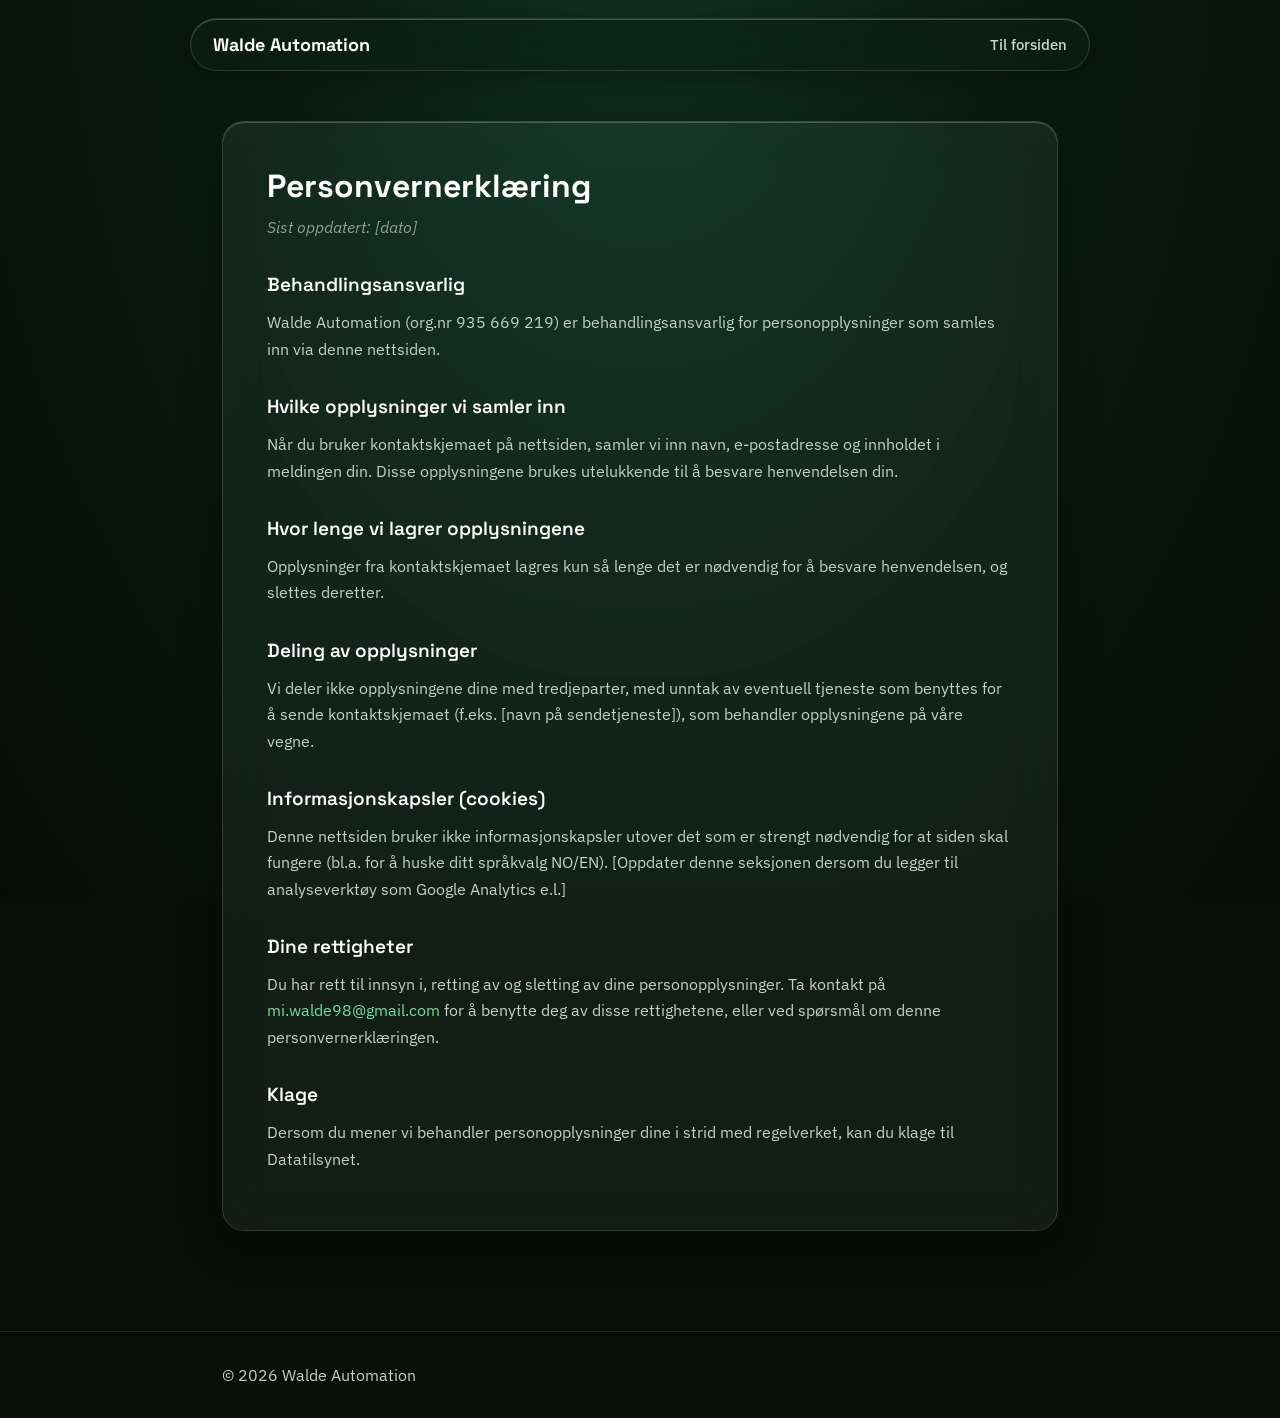
==== personvern.html @ 6c56d41b "Rename personvern-2.html to personvern.html" ====
<!DOCTYPE html>
<html lang="no">
<head>
<meta charset="UTF-8">
<meta name="viewport" content="width=device-width, initial-scale=1.0">
<title>Personvernerklæring – Walde Automation</title>
<style>
@import url('https://fonts.googleapis.com/css2?family=IBM+Plex+Sans:wght@400;500;600&family=Space+Grotesk:wght@500;600;700&display=swap');
* { box-sizing: border-box; }
body {
  margin: 0;
  font-family: 'IBM Plex Sans', system-ui, sans-serif;
  color: #E7F0EA;
  background: #070F0A;
  -webkit-font-smoothing: antialiased;
}
a { color: #6FE0A0; text-decoration: none; }
a:hover { color: #9BF0BE; }
.bg {
  position: fixed; inset: 0; z-index: 0; overflow: hidden; pointer-events: none;
  background: radial-gradient(ellipse at 50% -10%, #103322 0%, #0A1A11 45%, #060D09 100%);
}
header { position: sticky; top: 0; z-index: 100; padding: 18px 20px 0; }
.header-inner {
  max-width: 900px; margin: 0 auto; display: flex; align-items: center; justify-content: space-between;
  padding: 14px 22px; background: rgba(16,30,22,0.55);
  backdrop-filter: blur(22px) saturate(1.5); -webkit-backdrop-filter: blur(22px) saturate(1.5);
  border: 1px solid rgba(255,255,255,0.14); border-radius: 100px;
  box-shadow: 0 8px 34px rgba(0,0,0,0.35), inset 0 1px 0 rgba(255,255,255,0.22);
}
.logo { font-family: 'Space Grotesk', sans-serif; font-weight: 700; font-size: 18px; color: #fff; }
main { position: relative; z-index: 1; }
.wrap { max-width: 900px; margin: 0 auto; padding: 50px 32px 100px; }
.glass {
  background: rgba(255,255,255,0.055);
  backdrop-filter: blur(22px) saturate(1.4);
  -webkit-backdrop-filter: blur(22px) saturate(1.4);
  border: 1px solid rgba(255,255,255,0.13);
  border-radius: 22px;
  box-shadow: 0 12px 40px rgba(0,0,0,0.32), inset 0 1px 0 rgba(255,255,255,0.22);
  padding: 44px;
}
h1 { margin: 0 0 8px; font-family: 'Space Grotesk', sans-serif; font-size: 32px; font-weight: 700; color: #fff; }
h2 { margin: 32px 0 12px; font-family: 'Space Grotesk', sans-serif; font-size: 19px; font-weight: 600; color: #fff; }
p { margin: 0 0 14px; font-size: 16px; line-height: 1.65; color: #C2D0C7; }
em { color: #8FA096; }
footer { border-top: 1px solid rgba(255,255,255,0.1); position: relative; z-index: 1; }
.footer-inner { max-width: 900px; margin: 0 auto; padding: 30px 32px; font-size: 14px; color: #8FA096; }
</style>
</head>
<body>

<div class="bg" aria-hidden="true"></div>

<header>
  <div class="header-inner">
    <a href="index.html" class="logo">Walde Automation</a>
    <a href="index.html" style="color:#C7D6CC;font-size:15px;font-weight:500;">Til forsiden</a>
  </div>
</header>

<main>
  <div class="wrap">
    <div class="glass">
      <h1>Personvernerklæring</h1>
      <p><em>Sist oppdatert: [dato]</em></p>

      <h2>Behandlingsansvarlig</h2>
      <p>Walde Automation (org.nr 935 669 219) er behandlingsansvarlig for personopplysninger som samles inn via denne nettsiden.</p>

      <h2>Hvilke opplysninger vi samler inn</h2>
      <p>Når du bruker kontaktskjemaet på nettsiden, samler vi inn navn, e-postadresse og innholdet i meldingen din. Disse opplysningene brukes utelukkende til å besvare henvendelsen din.</p>

      <h2>Hvor lenge vi lagrer opplysningene</h2>
      <p>Opplysninger fra kontaktskjemaet lagres kun så lenge det er nødvendig for å besvare henvendelsen, og slettes deretter.</p>

      <h2>Deling av opplysninger</h2>
      <p>Vi deler ikke opplysningene dine med tredjeparter, med unntak av eventuell tjeneste som benyttes for å sende kontaktskjemaet (f.eks. [navn på sendetjeneste]), som behandler opplysningene på våre vegne.</p>

      <h2>Informasjonskapsler (cookies)</h2>
      <p>Denne nettsiden bruker ikke informasjonskapsler utover det som er strengt nødvendig for at siden skal fungere (bl.a. for å huske ditt språkvalg NO/EN). [Oppdater denne seksjonen dersom du legger til analyseverktøy som Google Analytics e.l.]</p>

      <h2>Dine rettigheter</h2>
      <p>Du har rett til innsyn i, retting av og sletting av dine personopplysninger. Ta kontakt på <a href="mailto:mi.walde98@gmail.com">mi.walde98@gmail.com</a> for å benytte deg av disse rettighetene, eller ved spørsmål om denne personvernerklæringen.</p>

      <h2>Klage</h2>
      <p>Dersom du mener vi behandler personopplysninger dine i strid med regelverket, kan du klage til Datatilsynet.</p>
    </div>
  </div>
</main>

<footer>
  <div class="footer-inner">
    <p style="margin:0;">&copy; <span id="year"></span> Walde Automation</p>
  </div>
</footer>

<script>
document.getElementById('year').textContent = new Date().getFullYear();
</script>
</body>
</html>
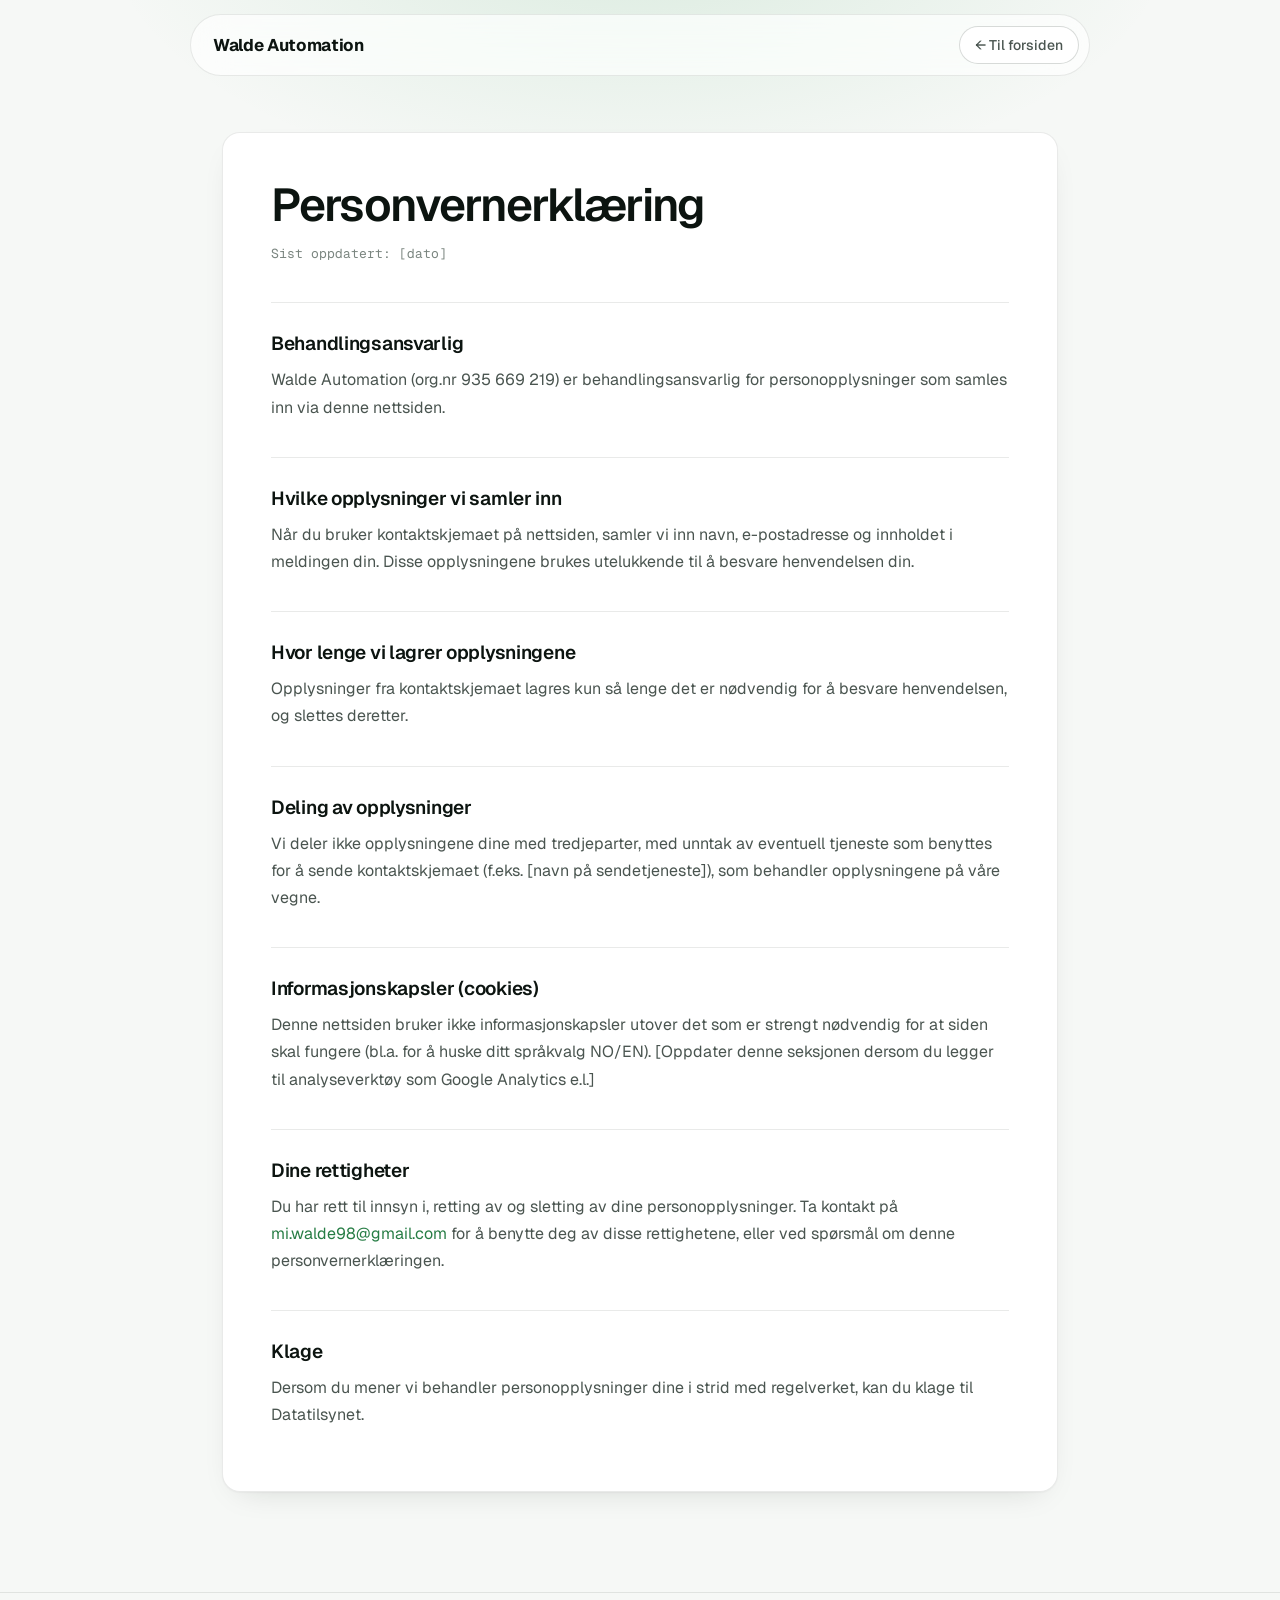
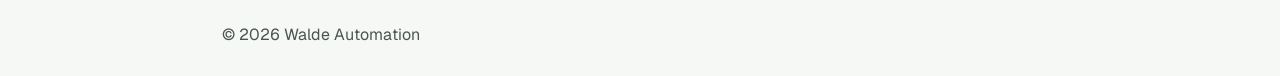
==== commit f721944f: "Redesign site: light/dark theme, 3D communication model, animated schematic - New light theme with l" ====
--- a/personvern.html
+++ b/personvern.html
@@ -2,50 +2,87 @@
 <html lang="no">
 <head>
 <meta charset="UTF-8">
+<script>try { if (localStorage.getItem('walde-theme') === 'dark') document.documentElement.dataset.theme = 'dark'; } catch (e) {}</script>
 <meta name="viewport" content="width=device-width, initial-scale=1.0">
 <title>Personvernerklæring – Walde Automation</title>
 <style>
-@import url('https://fonts.googleapis.com/css2?family=IBM+Plex+Sans:wght@400;500;600&family=Space+Grotesk:wght@500;600;700&display=swap');
+@import url('https://fonts.googleapis.com/css2?family=Geist:wght@400;500;600;700&family=Geist+Mono:wght@400;500&display=swap');
+:root {
+  --bg: #F6F8F6;
+  --surface: #FFFFFF;
+  --line: rgba(12,28,18,0.09);
+  --line-2: rgba(12,28,18,0.16);
+  --text: #0C1410;
+  --muted: #4A5550;
+  --dim: #7B8680;
+  --brand: #4CA968;
+  --accent: #277D45;
+  --accent-hover: #1E6838;
+  --glow: rgba(76,169,104,0.16);
+  --header-bg: rgba(255,255,255,0.7);
+  --hover-bg: rgba(12,28,18,0.05);
+  --card-shadow: 0 1px 2px rgba(12,28,18,0.04), 0 12px 32px -18px rgba(12,28,18,0.18);
+  --mono: 'Geist Mono', ui-monospace, 'SF Mono', Menlo, monospace;
+}
+[data-theme="dark"] {
+  --bg: #0B0D0C;
+  --surface: #121514;
+  --line: rgba(255,255,255,0.08);
+  --line-2: rgba(255,255,255,0.14);
+  --text: #F2F5F3;
+  --muted: #A1A8A4;
+  --dim: #6F7873;
+  --accent: #62C27F;
+  --accent-hover: #86D69F;
+  --glow: rgba(76,169,104,0.14);
+  --header-bg: rgba(14,17,16,0.6);
+  --hover-bg: rgba(255,255,255,0.06);
+  --card-shadow: inset 0 1px 0 rgba(255,255,255,0.04), 0 24px 60px -32px rgba(0,0,0,0.9);
+}
 * { box-sizing: border-box; }
 body {
   margin: 0;
-  font-family: 'IBM Plex Sans', system-ui, sans-serif;
-  color: #E7F0EA;
-  background: #070F0A;
+  font-family: 'Geist', system-ui, -apple-system, sans-serif;
+  color: var(--text);
+  background: var(--bg);
   -webkit-font-smoothing: antialiased;
 }
-a { color: #6FE0A0; text-decoration: none; }
-a:hover { color: #9BF0BE; }
+::selection { background: color-mix(in srgb, var(--brand) 30%, transparent); }
+a { color: var(--accent); text-decoration: none; transition: color .2s; }
+a:hover { color: var(--accent-hover); }
 .bg {
   position: fixed; inset: 0; z-index: 0; overflow: hidden; pointer-events: none;
-  background: radial-gradient(ellipse at 50% -10%, #103322 0%, #0A1A11 45%, #060D09 100%);
+  background: radial-gradient(ellipse 60% 42% at 50% -8%, var(--glow), transparent 70%), var(--bg);
 }
-header { position: sticky; top: 0; z-index: 100; padding: 18px 20px 0; }
+header { position: sticky; top: 0; z-index: 100; padding: 14px 20px 0; }
 .header-inner {
   max-width: 900px; margin: 0 auto; display: flex; align-items: center; justify-content: space-between;
-  padding: 14px 22px; background: rgba(16,30,22,0.55);
-  backdrop-filter: blur(22px) saturate(1.5); -webkit-backdrop-filter: blur(22px) saturate(1.5);
-  border: 1px solid rgba(255,255,255,0.14); border-radius: 100px;
-  box-shadow: 0 8px 34px rgba(0,0,0,0.35), inset 0 1px 0 rgba(255,255,255,0.22);
+  padding: 10px 10px 10px 22px; height: 62px; background: var(--header-bg);
+  backdrop-filter: blur(18px) saturate(1.6); -webkit-backdrop-filter: blur(18px) saturate(1.6);
+  border: 1px solid var(--line); border-radius: 999px;
 }
-.logo { font-family: 'Space Grotesk', sans-serif; font-weight: 700; font-size: 18px; color: #fff; }
+.logo { font-weight: 700; font-size: 17px; letter-spacing: -0.02em; color: var(--text); }
+.back { color: var(--muted); font-size: 14px; font-weight: 500; padding: 9px 15px; border-radius: 999px; border: 1px solid var(--line-2); background: var(--surface); }
+.back:hover { color: var(--text); background: var(--hover-bg); }
 main { position: relative; z-index: 1; }
-.wrap { max-width: 900px; margin: 0 auto; padding: 50px 32px 100px; }
+.wrap { max-width: 900px; margin: 0 auto; padding: 56px 32px 100px; }
 .glass {
-  background: rgba(255,255,255,0.055);
-  backdrop-filter: blur(22px) saturate(1.4);
-  -webkit-backdrop-filter: blur(22px) saturate(1.4);
-  border: 1px solid rgba(255,255,255,0.13);
-  border-radius: 22px;
-  box-shadow: 0 12px 40px rgba(0,0,0,0.32), inset 0 1px 0 rgba(255,255,255,0.22);
-  padding: 44px;
+  background: var(--surface);
+  border: 1px solid var(--line);
+  border-radius: 18px;
+  box-shadow: var(--card-shadow);
+  padding: 48px;
 }
-h1 { margin: 0 0 8px; font-family: 'Space Grotesk', sans-serif; font-size: 32px; font-weight: 700; color: #fff; }
-h2 { margin: 32px 0 12px; font-family: 'Space Grotesk', sans-serif; font-size: 19px; font-weight: 600; color: #fff; }
-p { margin: 0 0 14px; font-size: 16px; line-height: 1.65; color: #C2D0C7; }
-em { color: #8FA096; }
-footer { border-top: 1px solid rgba(255,255,255,0.1); position: relative; z-index: 1; }
-.footer-inner { max-width: 900px; margin: 0 auto; padding: 30px 32px; font-size: 14px; color: #8FA096; }
+h1 { margin: 0 0 10px; font-size: clamp(32px, 5vw, 46px); font-weight: 600; letter-spacing: -0.04em; line-height: 1.05; color: var(--text); }
+h2 { margin: 36px 0 10px; padding-top: 28px; border-top: 1px solid var(--line); font-size: 19px; font-weight: 600; letter-spacing: -0.015em; color: var(--text); }
+p { margin: 0 0 14px; font-size: 16px; line-height: 1.7; color: var(--muted); }
+em { font-style: normal; font-family: var(--mono); font-size: 13px; color: var(--dim); }
+footer { border-top: 1px solid var(--line); position: relative; z-index: 1; }
+.footer-inner { max-width: 900px; margin: 0 auto; padding: 28px 32px; font-size: 13px; color: var(--dim); }
+@media (max-width: 700px) {
+  .wrap { padding: 32px 20px 64px; }
+  .glass { padding: 26px; }
+}
 </style>
 </head>
 <body>
@@ -55,7 +92,7 @@
 <header>
   <div class="header-inner">
     <a href="index.html" class="logo">Walde Automation</a>
-    <a href="index.html" style="color:#C7D6CC;font-size:15px;font-weight:500;">Til forsiden</a>
+    <a href="index.html" class="back">← Til forsiden</a>
   </div>
 </header>
 
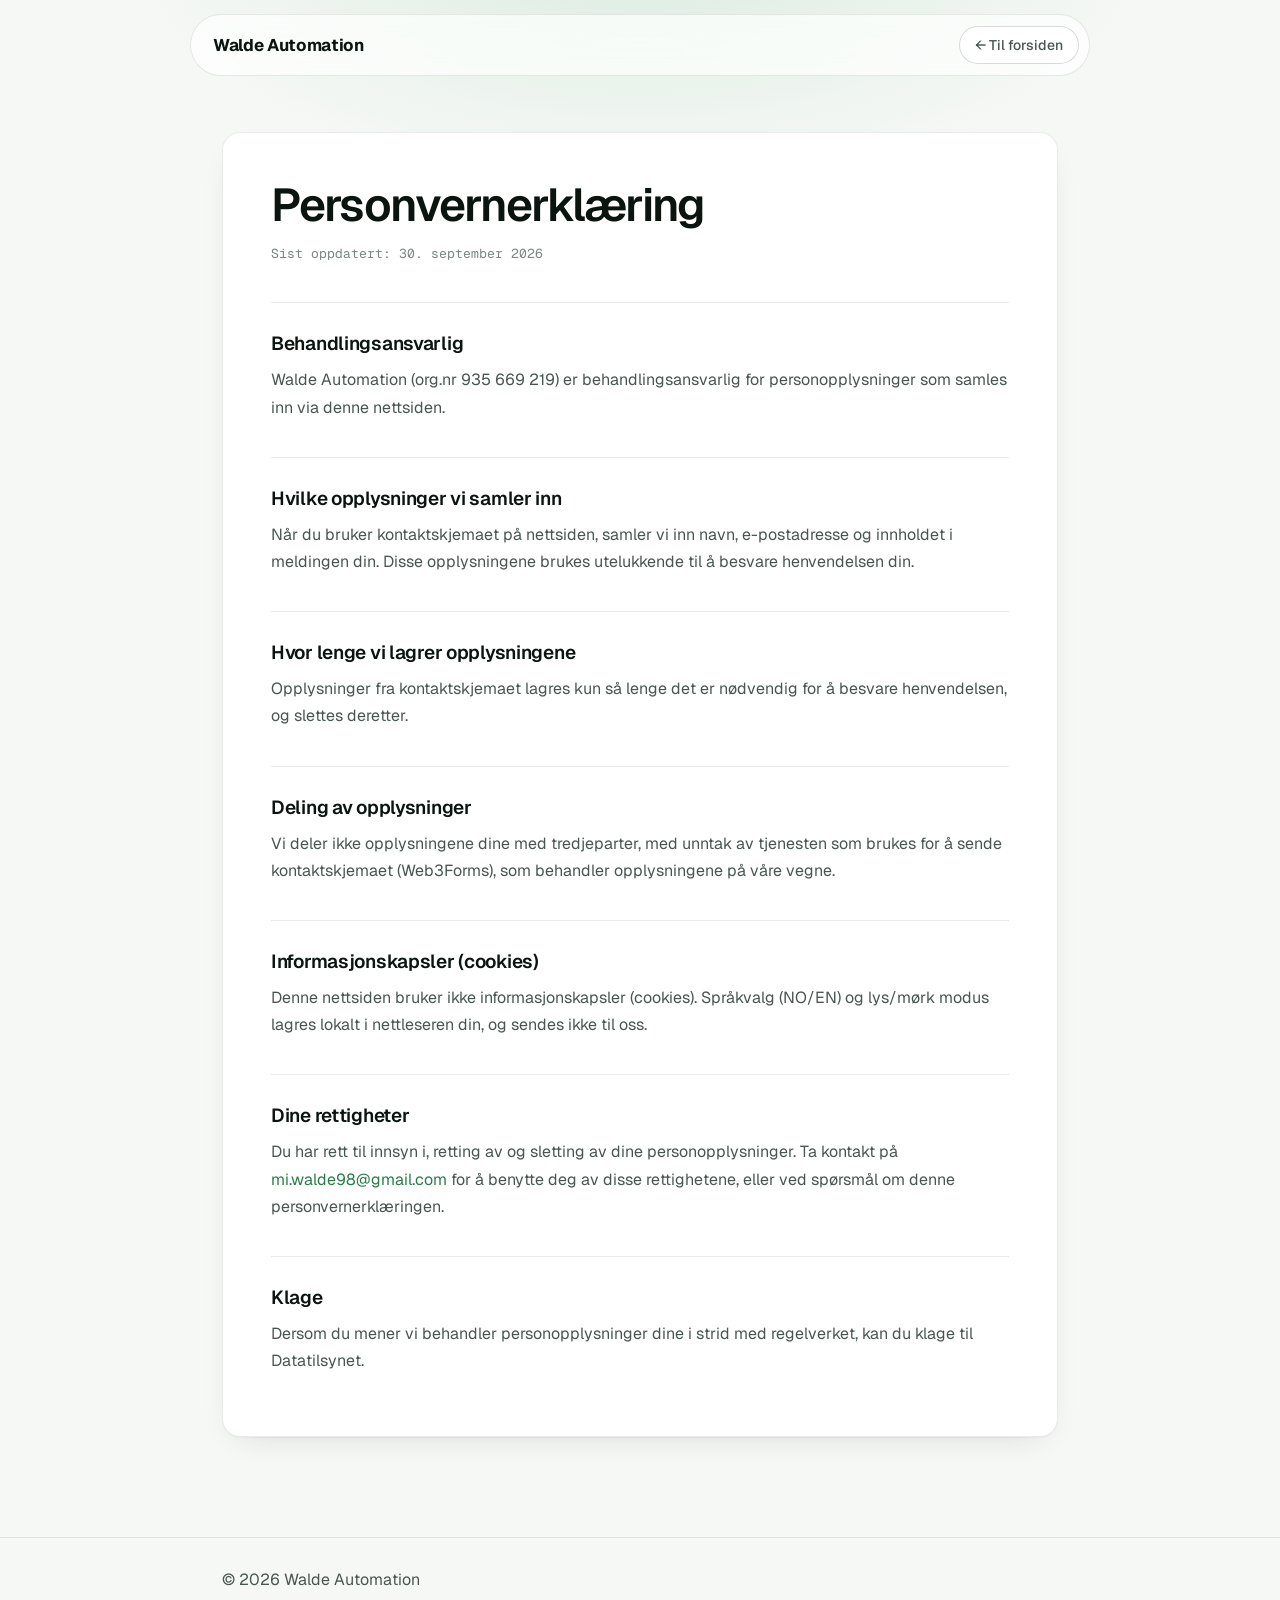
==== commit 704de628: "Polish services and copy, add favicon and share image - Service cards share one layout: animation on" ====
--- a/personvern.html
+++ b/personvern.html
@@ -5,6 +5,8 @@
 <script>try { if (localStorage.getItem('walde-theme') === 'dark') document.documentElement.dataset.theme = 'dark'; } catch (e) {}</script>
 <meta name="viewport" content="width=device-width, initial-scale=1.0">
 <title>Personvernerklæring – Walde Automation</title>
+<link rel="icon" type="image/png" href="favicon.png">
+<link rel="apple-touch-icon" href="apple-touch-icon.png">
 <style>
 @import url('https://fonts.googleapis.com/css2?family=Geist:wght@400;500;600;700&family=Geist+Mono:wght@400;500&display=swap');
 :root {
@@ -100,7 +102,7 @@
   <div class="wrap">
     <div class="glass">
       <h1>Personvernerklæring</h1>
-      <p><em>Sist oppdatert: [dato]</em></p>
+      <p><em>Sist oppdatert: 30. september 2026</em></p>
 
       <h2>Behandlingsansvarlig</h2>
       <p>Walde Automation (org.nr 935 669 219) er behandlingsansvarlig for personopplysninger som samles inn via denne nettsiden.</p>
@@ -112,10 +114,10 @@
       <p>Opplysninger fra kontaktskjemaet lagres kun så lenge det er nødvendig for å besvare henvendelsen, og slettes deretter.</p>
 
       <h2>Deling av opplysninger</h2>
-      <p>Vi deler ikke opplysningene dine med tredjeparter, med unntak av eventuell tjeneste som benyttes for å sende kontaktskjemaet (f.eks. [navn på sendetjeneste]), som behandler opplysningene på våre vegne.</p>
+      <p>Vi deler ikke opplysningene dine med tredjeparter, med unntak av tjenesten som brukes for å sende kontaktskjemaet (Web3Forms), som behandler opplysningene på våre vegne.</p>
 
       <h2>Informasjonskapsler (cookies)</h2>
-      <p>Denne nettsiden bruker ikke informasjonskapsler utover det som er strengt nødvendig for at siden skal fungere (bl.a. for å huske ditt språkvalg NO/EN). [Oppdater denne seksjonen dersom du legger til analyseverktøy som Google Analytics e.l.]</p>
+      <p>Denne nettsiden bruker ikke informasjonskapsler (cookies). Språkvalg (NO/EN) og lys/mørk modus lagres lokalt i nettleseren din, og sendes ikke til oss.</p>
 
       <h2>Dine rettigheter</h2>
       <p>Du har rett til innsyn i, retting av og sletting av dine personopplysninger. Ta kontakt på <a href="mailto:mi.walde98@gmail.com">mi.walde98@gmail.com</a> for å benytte deg av disse rettighetene, eller ved spørsmål om denne personvernerklæringen.</p>
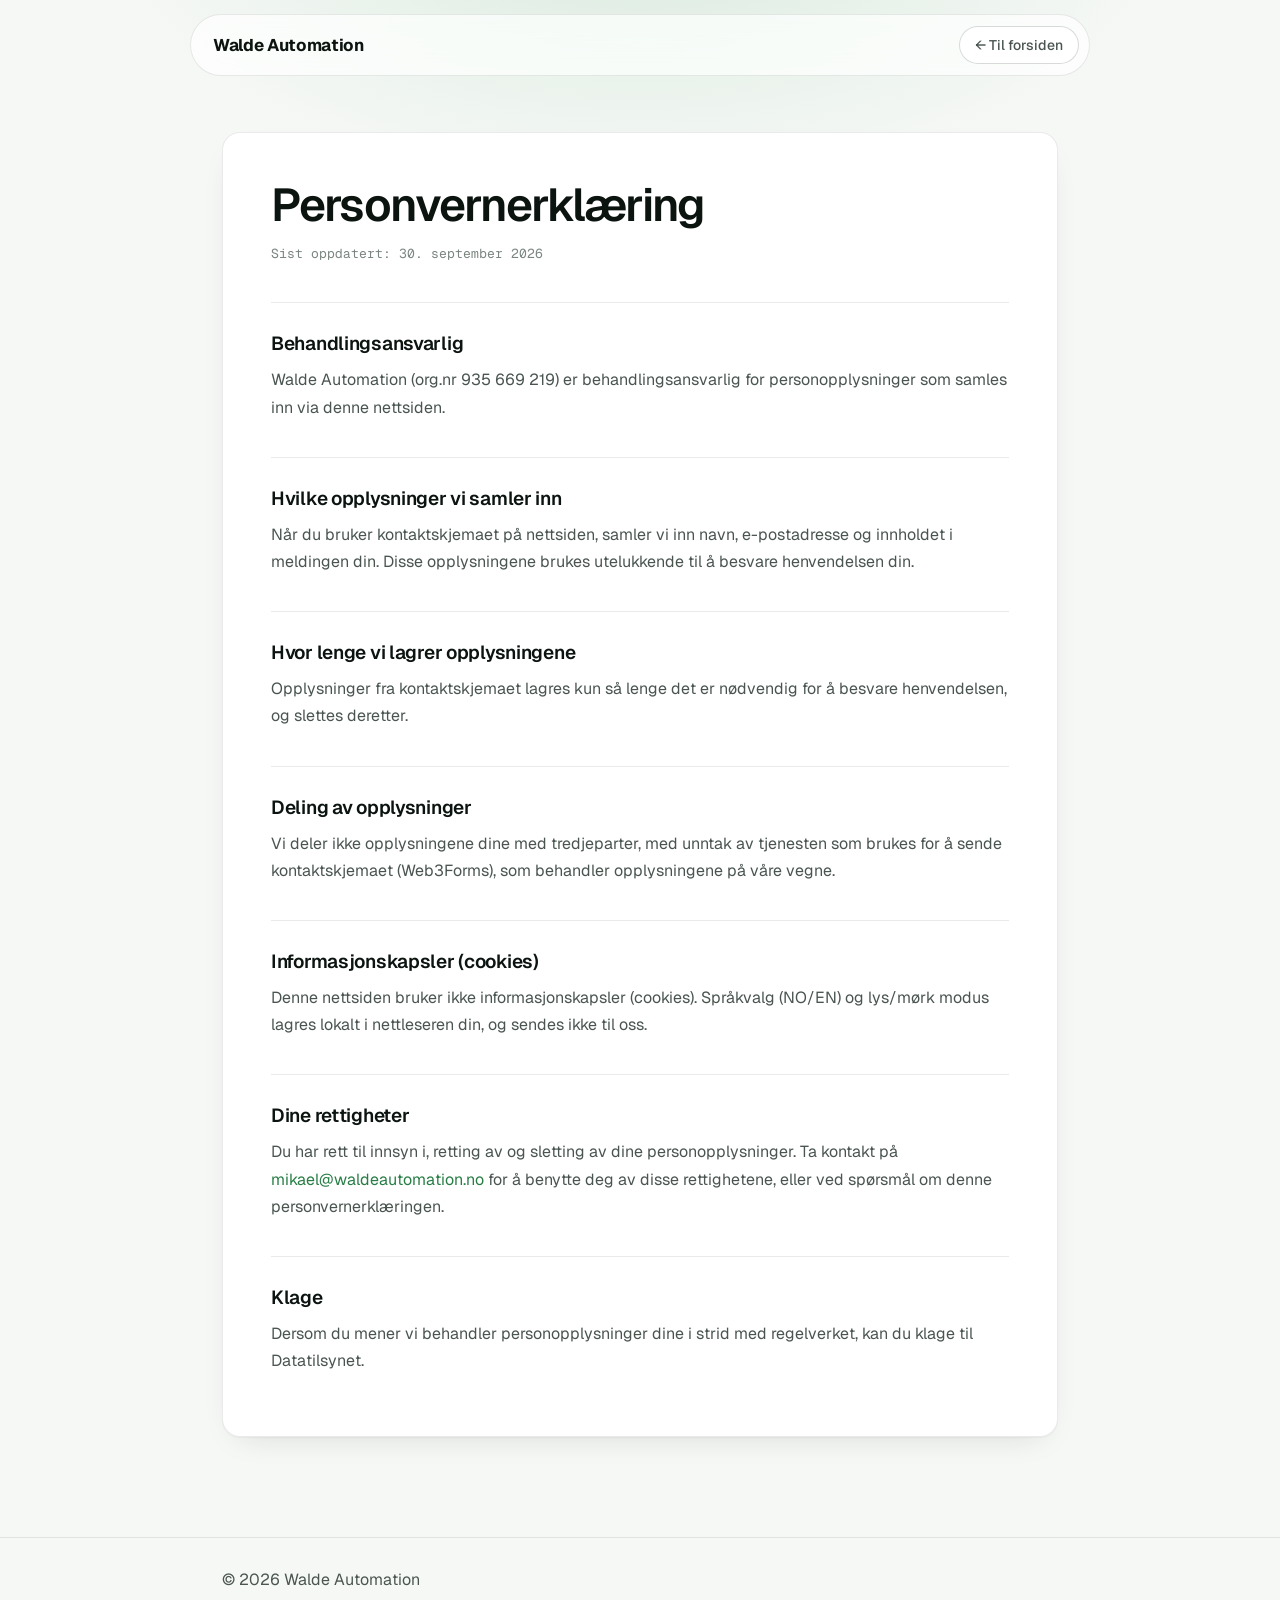
==== commit f61cca03: "Use mikael@waldeautomation.no as contact address Co-Authored-By: Claude Opus 5.5 <noreply@anthropic." ====
--- a/personvern.html
+++ b/personvern.html
@@ -5,10 +5,14 @@
 <script>try { if (localStorage.getItem('walde-theme') === 'dark') document.documentElement.dataset.theme = 'dark'; } catch (e) {}</script>
 <meta name="viewport" content="width=device-width, initial-scale=1.0">
 <title>Personvernerklæring – Walde Automation</title>
+<meta name="description" content="Slik behandler Walde Automation personopplysninger du sender via kontaktskjemaet eller på e-post.">
+<link rel="canonical" href="https://waldeautomation.no/personvern.html">
 <link rel="icon" type="image/png" href="favicon.png">
 <link rel="apple-touch-icon" href="apple-touch-icon.png">
+<link rel="preconnect" href="https://fonts.googleapis.com">
+<link rel="preconnect" href="https://fonts.gstatic.com" crossorigin>
+<link rel="stylesheet" href="https://fonts.googleapis.com/css2?family=Geist:wght@400;500;600;700&family=Geist+Mono:wght@400;500&display=swap">
 <style>
-@import url('https://fonts.googleapis.com/css2?family=Geist:wght@400;500;600;700&family=Geist+Mono:wght@400;500&display=swap');
 :root {
   --bg: #F6F8F6;
   --surface: #FFFFFF;
@@ -120,7 +124,7 @@
       <p>Denne nettsiden bruker ikke informasjonskapsler (cookies). Språkvalg (NO/EN) og lys/mørk modus lagres lokalt i nettleseren din, og sendes ikke til oss.</p>
 
       <h2>Dine rettigheter</h2>
-      <p>Du har rett til innsyn i, retting av og sletting av dine personopplysninger. Ta kontakt på <a href="mailto:mi.walde98@gmail.com">mi.walde98@gmail.com</a> for å benytte deg av disse rettighetene, eller ved spørsmål om denne personvernerklæringen.</p>
+      <p>Du har rett til innsyn i, retting av og sletting av dine personopplysninger. Ta kontakt på <a href="mailto:mikael@waldeautomation.no">mikael@waldeautomation.no</a> for å benytte deg av disse rettighetene, eller ved spørsmål om denne personvernerklæringen.</p>
 
       <h2>Klage</h2>
       <p>Dersom du mener vi behandler personopplysninger dine i strid med regelverket, kan du klage til Datatilsynet.</p>
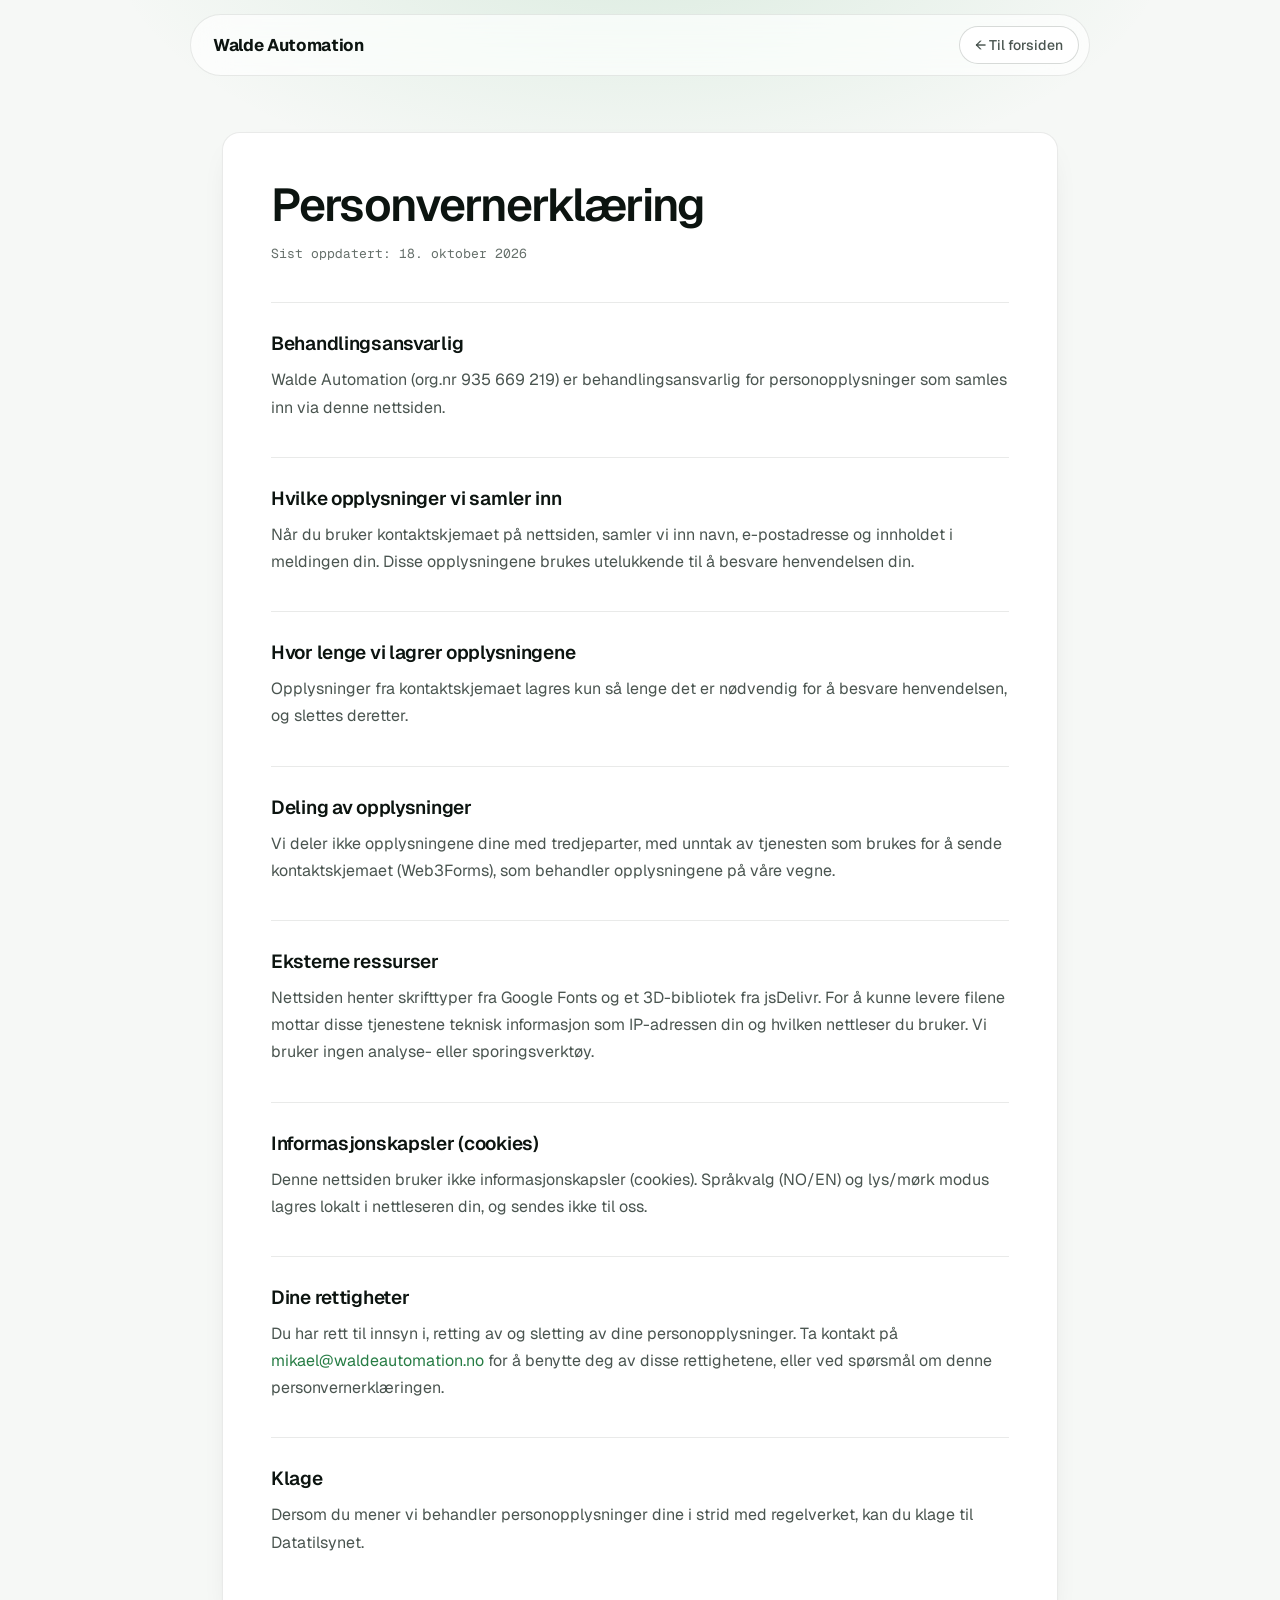
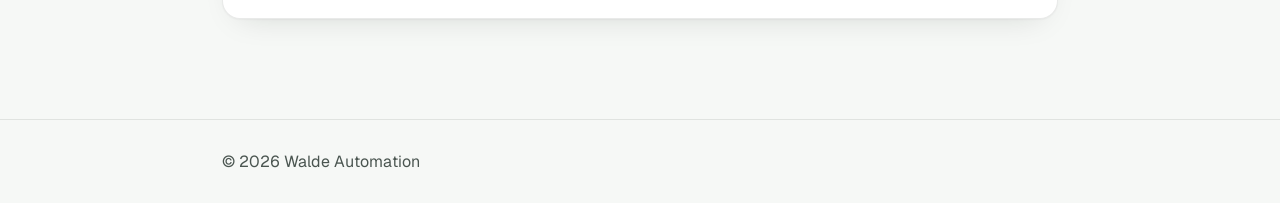
==== commit 8c7c3b06: "Site review fixes: bigger HMI buttons on phones, contrast, privacy note - HMI demo: larger START/STO" ====
--- a/personvern.html
+++ b/personvern.html
@@ -20,7 +20,7 @@
   --line-2: rgba(12,28,18,0.16);
   --text: #0C1410;
   --muted: #4A5550;
-  --dim: #7B8680;
+  --dim: #66706B;
   --brand: #4CA968;
   --accent: #277D45;
   --accent-hover: #1E6838;
@@ -37,7 +37,7 @@
   --line-2: rgba(255,255,255,0.14);
   --text: #F2F5F3;
   --muted: #A1A8A4;
-  --dim: #6F7873;
+  --dim: #858E89;
   --accent: #62C27F;
   --accent-hover: #86D69F;
   --glow: rgba(76,169,104,0.14);
@@ -106,7 +106,7 @@
   <div class="wrap">
     <div class="glass">
       <h1>Personvernerklæring</h1>
-      <p><em>Sist oppdatert: 30. september 2026</em></p>
+      <p><em>Sist oppdatert: 18. oktober 2026</em></p>
 
       <h2>Behandlingsansvarlig</h2>
       <p>Walde Automation (org.nr 935 669 219) er behandlingsansvarlig for personopplysninger som samles inn via denne nettsiden.</p>
@@ -119,6 +119,9 @@
 
       <h2>Deling av opplysninger</h2>
       <p>Vi deler ikke opplysningene dine med tredjeparter, med unntak av tjenesten som brukes for å sende kontaktskjemaet (Web3Forms), som behandler opplysningene på våre vegne.</p>
+
+      <h2>Eksterne ressurser</h2>
+      <p>Nettsiden henter skrifttyper fra Google Fonts og et 3D-bibliotek fra jsDelivr. For å kunne levere filene mottar disse tjenestene teknisk informasjon som IP-adressen din og hvilken nettleser du bruker. Vi bruker ingen analyse- eller sporingsverktøy.</p>
 
       <h2>Informasjonskapsler (cookies)</h2>
       <p>Denne nettsiden bruker ikke informasjonskapsler (cookies). Språkvalg (NO/EN) og lys/mørk modus lagres lokalt i nettleseren din, og sendes ikke til oss.</p>
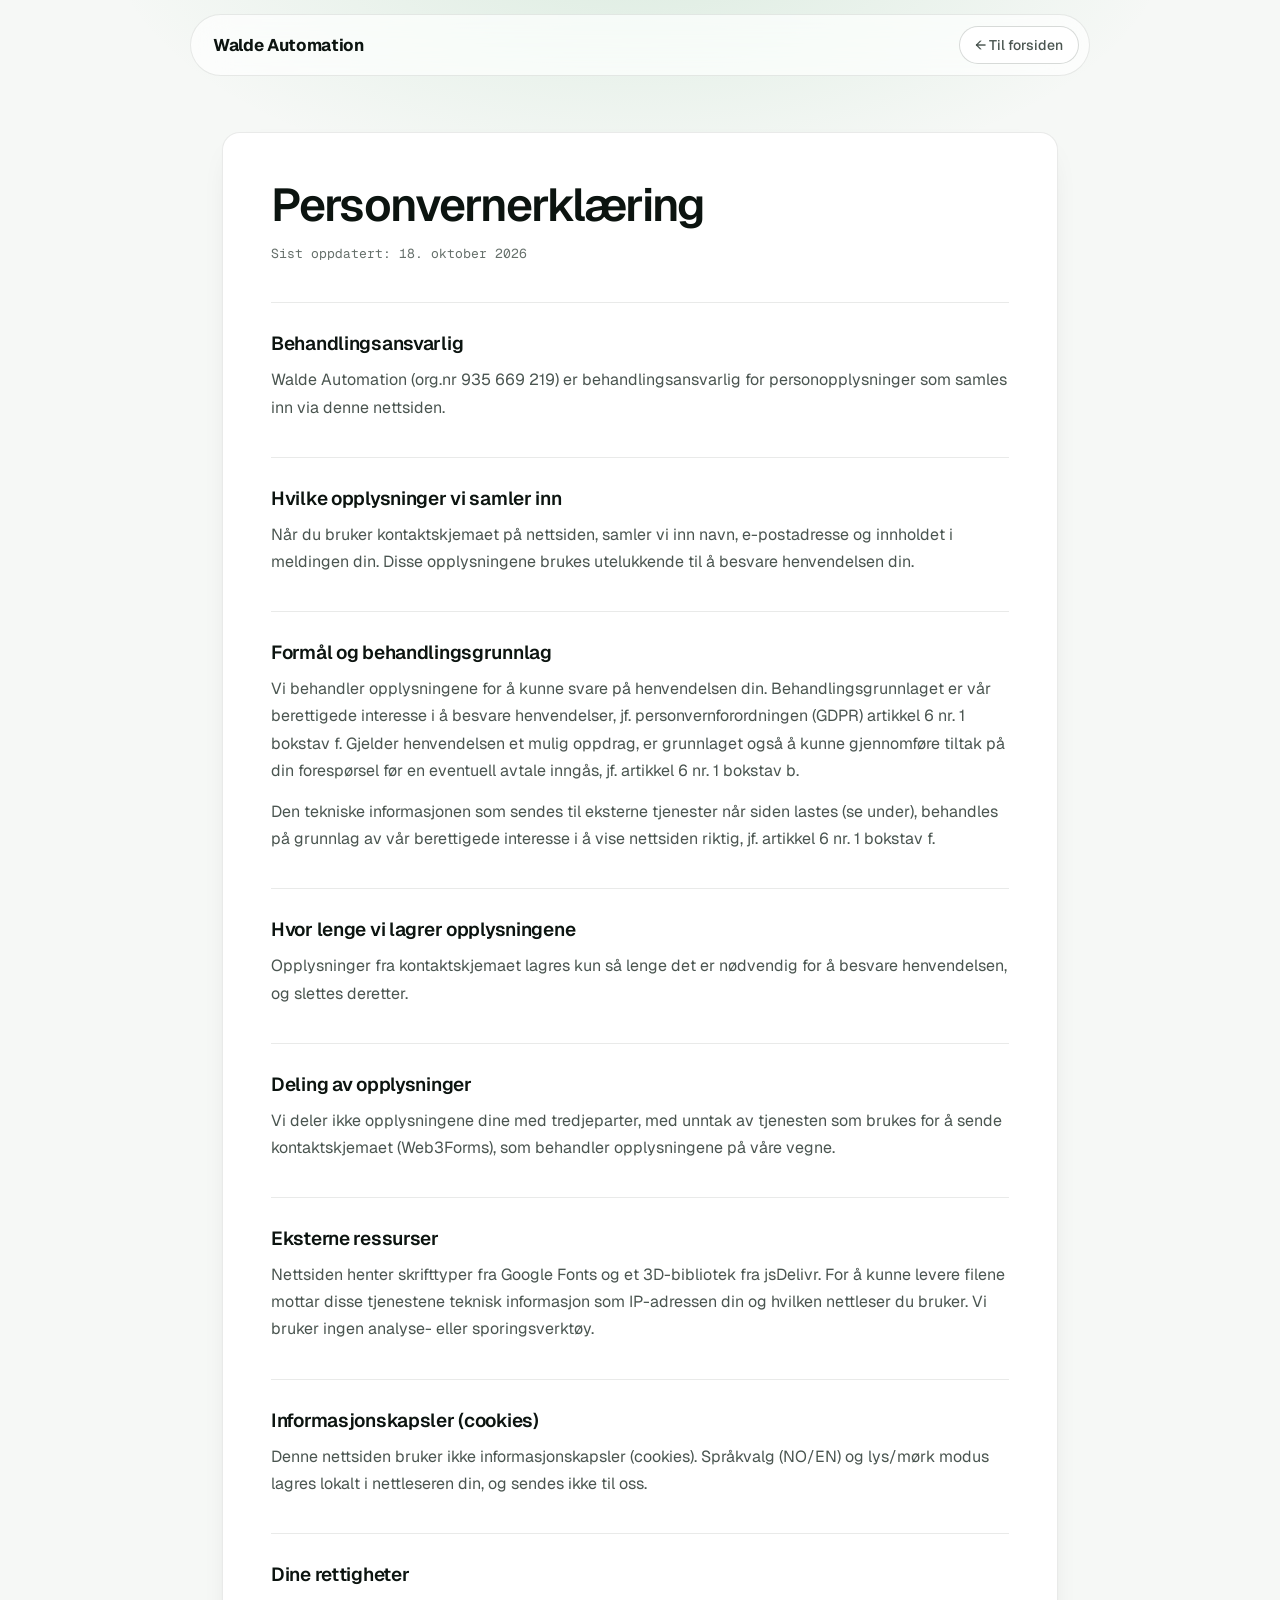
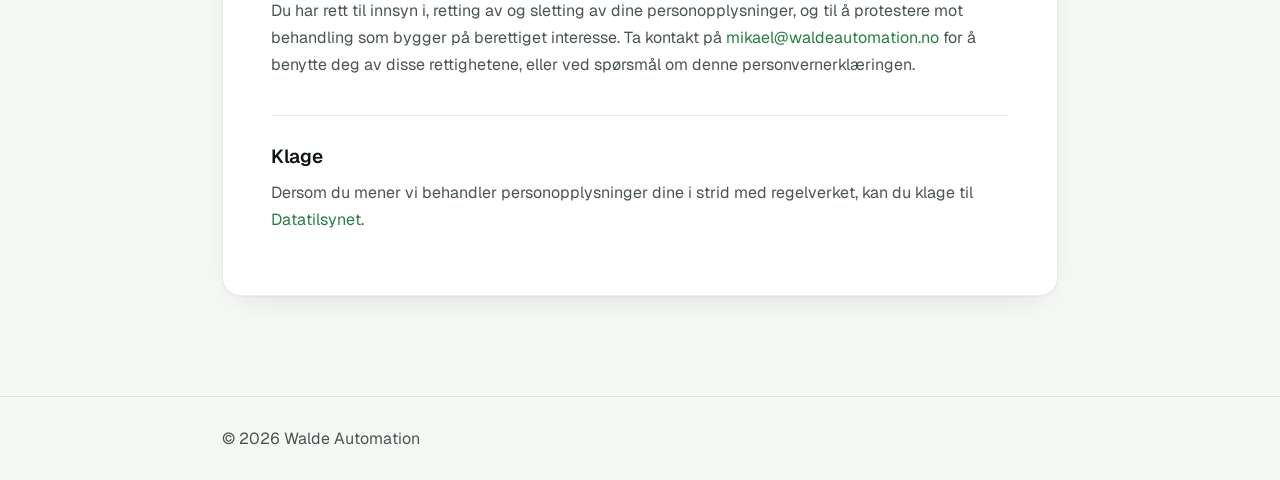
==== commit 62822a74: "Privacy policy: state purpose and legal basis (GDPR art. 6) Adds the legal basis for contact enquiri" ====
--- a/personvern.html
+++ b/personvern.html
@@ -114,6 +114,10 @@
       <h2>Hvilke opplysninger vi samler inn</h2>
       <p>Når du bruker kontaktskjemaet på nettsiden, samler vi inn navn, e-postadresse og innholdet i meldingen din. Disse opplysningene brukes utelukkende til å besvare henvendelsen din.</p>
 
+      <h2>Formål og behandlingsgrunnlag</h2>
+      <p>Vi behandler opplysningene for å kunne svare på henvendelsen din. Behandlingsgrunnlaget er vår berettigede interesse i å besvare henvendelser, jf. personvernforordningen (GDPR) artikkel 6 nr. 1 bokstav f. Gjelder henvendelsen et mulig oppdrag, er grunnlaget også å kunne gjennomføre tiltak på din forespørsel før en eventuell avtale inngås, jf. artikkel 6 nr. 1 bokstav b.</p>
+      <p>Den tekniske informasjonen som sendes til eksterne tjenester når siden lastes (se under), behandles på grunnlag av vår berettigede interesse i å vise nettsiden riktig, jf. artikkel 6 nr. 1 bokstav f.</p>
+
       <h2>Hvor lenge vi lagrer opplysningene</h2>
       <p>Opplysninger fra kontaktskjemaet lagres kun så lenge det er nødvendig for å besvare henvendelsen, og slettes deretter.</p>
 
@@ -127,10 +131,10 @@
       <p>Denne nettsiden bruker ikke informasjonskapsler (cookies). Språkvalg (NO/EN) og lys/mørk modus lagres lokalt i nettleseren din, og sendes ikke til oss.</p>
 
       <h2>Dine rettigheter</h2>
-      <p>Du har rett til innsyn i, retting av og sletting av dine personopplysninger. Ta kontakt på <a href="mailto:mikael@waldeautomation.no">mikael@waldeautomation.no</a> for å benytte deg av disse rettighetene, eller ved spørsmål om denne personvernerklæringen.</p>
+      <p>Du har rett til innsyn i, retting av og sletting av dine personopplysninger, og til å protestere mot behandling som bygger på berettiget interesse. Ta kontakt på <a href="mailto:mikael@waldeautomation.no">mikael@waldeautomation.no</a> for å benytte deg av disse rettighetene, eller ved spørsmål om denne personvernerklæringen.</p>
 
       <h2>Klage</h2>
-      <p>Dersom du mener vi behandler personopplysninger dine i strid med regelverket, kan du klage til Datatilsynet.</p>
+      <p>Dersom du mener vi behandler personopplysninger dine i strid med regelverket, kan du klage til <a href="https://www.datatilsynet.no" target="_blank" rel="noopener">Datatilsynet</a>.</p>
     </div>
   </div>
 </main>
